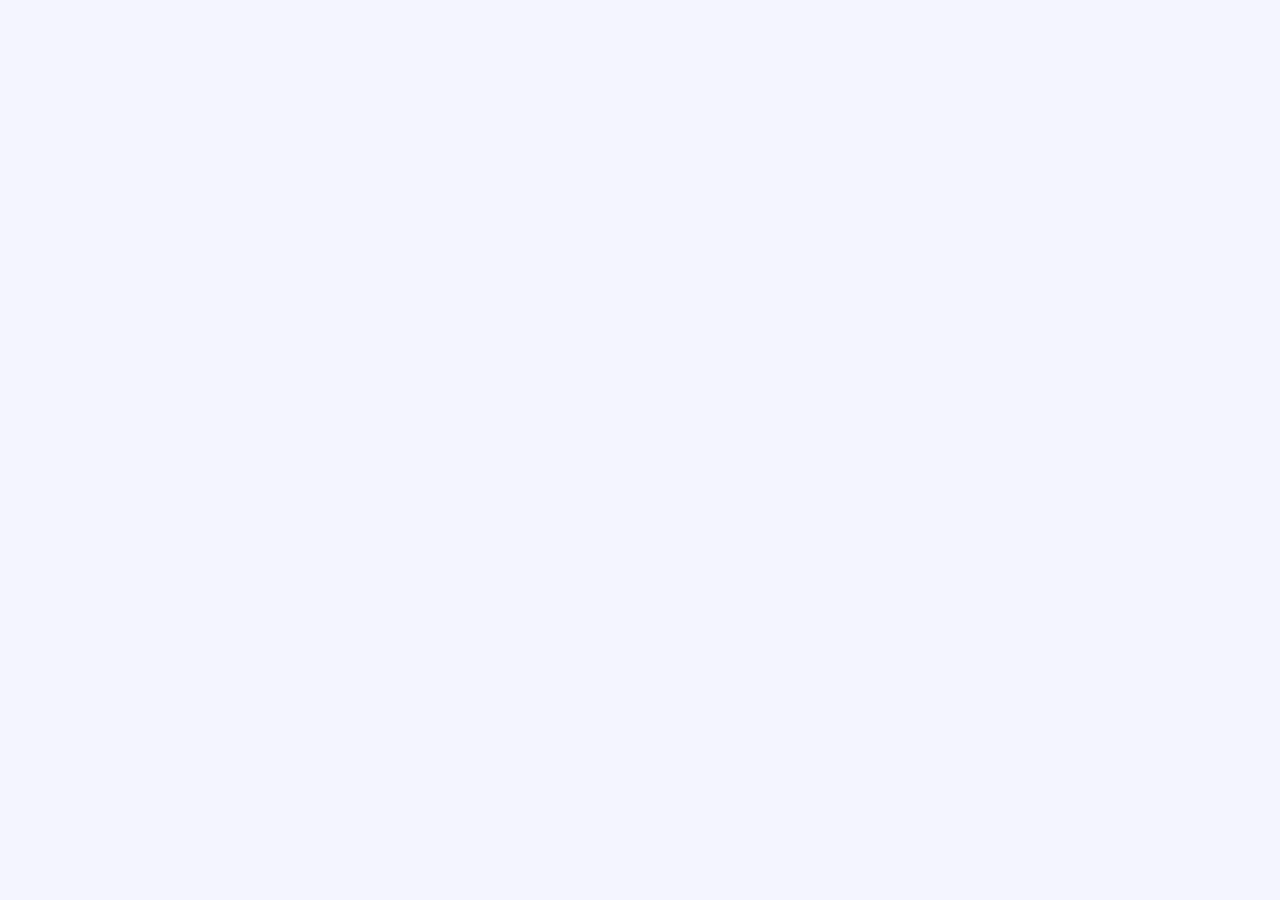
==== index.html @ d47e7fa2 "start" ====
<!doctype html>
<html lang="ru">
<head>
  <meta charset="UTF-8">
  <meta name="viewport"
        content="width=device-width, user-scalable=no, initial-scale=1.0, maximum-scale=1.0, minimum-scale=1.0">
  <meta http-equiv="X-UA-Compatible" content="ie=edge">

  <link rel="apple-touch-icon" sizes="180x180" href="favicon/apple-touch-icon.png">
  <link rel="icon" type="image/png" sizes="32x32" href="favicon/favicon-32x32.png">
  <link rel="icon" type="image/png" sizes="16x16" href="favicon/favicon-16x16.png">
  <link rel="manifest" href="favicon/site.webmanifest">
  <meta name="msapplication-TileColor" content="#da532c">
  <meta name="theme-color" content="#ffffff">

  <link rel="stylesheet" href="css/style.css">

  <title>Бесплатное банкротство</title>

</head>
<body>



</body>
</html>
---- css/style.css ----
@font-face {
  font-family: "Inter";
  src: url("../fonts/Inter/Inter-Black.woff") format("woff"), url("../fonts/Inter/Inter-Black.woff2") format("woff");
  font-weight: 900;
  font-style: normal;
}
@font-face {
  font-family: "Inter";
  src: url("../fonts/Inter/Inter-ExtraBold.woff") format("woff"), url("../fonts/Inter/Inter-ExtraBold.woff2") format("woff");
  font-weight: 800;
  font-style: normal;
}
@font-face {
  font-family: "Inter";
  src: url("../fonts/Inter/Inter-Regular.woff") format("woff"), url("../fonts/Inter/Inter-Regular.woff2") format("woff");
  font-weight: 400;
  font-style: normal;
}
@font-face {
  font-family: "Inter";
  src: url("../fonts/Inter/Inter-SemiBold.woff") format("woff"), url("../fonts/Inter/Inter-SemiBold.woff2") format("woff");
  font-weight: 600;
  font-style: normal;
}
/*! normalize.css v8.0.1 | MIT License | github.com/necolas/normalize.css */
/* Document
   ========================================================================== */
/**
 * 1. Correct the line height in all browsers.
 * 2. Prevent adjustments of font size after orientation changes in iOS.
 */
html {
  line-height: 1.15; /* 1 */
  -webkit-text-size-adjust: 100%; /* 2 */
}

/* Sections
   ========================================================================== */
/**
 * Remove the margin in all browsers.
 */
body {
  margin: 0;
}

/**
 * Render the `main` element consistently in IE.
 */
main {
  display: block;
}

/* Grouping content
   ========================================================================== */
/**
 * 1. Add the correct box sizing in Firefox.
 * 2. Show the overflow in Edge and IE.
 */
hr {
  box-sizing: content-box; /* 1 */
  height: 0; /* 1 */
  overflow: visible; /* 2 */
}

/**
 * 1. Correct the inheritance and scaling of font size in all browsers.
 * 2. Correct the odd `em` font sizing in all browsers.
 */
pre {
  font-family: monospace, monospace; /* 1 */
  font-size: 1em; /* 2 */
}

/* Text-level semantics
   ========================================================================== */
/**
 * Remove the gray background on active links in IE 10.
 */
a {
  background-color: transparent;
}

/**
 * 1. Remove the bottom border in Chrome 57-
 * 2. Add the correct text decoration in Chrome, Edge, IE, Opera, and Safari.
 */
abbr[title] {
  border-bottom: none; /* 1 */
  text-decoration: underline; /* 2 */
  -webkit-text-decoration: underline dotted;
  text-decoration: underline dotted; /* 2 */
}

/**
 * Add the correct font weight in Chrome, Edge, and Safari.
 */
b,
strong {
  font-weight: bolder;
}

/**
 * 1. Correct the inheritance and scaling of font size in all browsers.
 * 2. Correct the odd `em` font sizing in all browsers.
 */
code,
kbd,
samp {
  font-family: monospace, monospace; /* 1 */
  font-size: 1em; /* 2 */
}

/**
 * Add the correct font size in all browsers.
 */
small {
  font-size: 80%;
}

/**
 * Prevent `sub` and `sup` elements from affecting the line height in
 * all browsers.
 */
sub,
sup {
  font-size: 75%;
  line-height: 0;
  position: relative;
  vertical-align: baseline;
}

sub {
  bottom: -0.25em;
}

sup {
  top: -0.5em;
}

/* Embedded content
   ========================================================================== */
/**
 * Remove the border on images inside links in IE 10.
 */
img {
  border-style: none;
}

/* Forms
   ========================================================================== */
/**
 * 1. Change the font styles in all browsers.
 * 2. Remove the margin in Firefox and Safari.
 */
button,
input,
optgroup,
select,
textarea {
  font-family: inherit; /* 1 */
  font-size: 100%; /* 1 */
  line-height: 1.15; /* 1 */
  margin: 0; /* 2 */
}

/**
 * Show the overflow in IE.
 * 1. Show the overflow in Edge.
 */
button,
input { /* 1 */
  overflow: visible;
}

/**
 * Remove the inheritance of text transform in Edge, Firefox, and IE.
 * 1. Remove the inheritance of text transform in Firefox.
 */
button,
select { /* 1 */
  text-transform: none;
}

/**
 * Correct the inability to style clickable types in iOS and Safari.
 */
button,
[type=button],
[type=reset],
[type=submit] {
  -webkit-appearance: button;
}

/**
 * Remove the inner border and padding in Firefox.
 */
button::-moz-focus-inner,
[type=button]::-moz-focus-inner,
[type=reset]::-moz-focus-inner,
[type=submit]::-moz-focus-inner {
  border-style: none;
  padding: 0;
}

/**
 * Restore the focus styles unset by the previous rule.
 */
button:-moz-focusring,
[type=button]:-moz-focusring,
[type=reset]:-moz-focusring,
[type=submit]:-moz-focusring {
  outline: 1px dotted ButtonText;
}

/**
 * Correct the padding in Firefox.
 */
fieldset {
  padding: 0.35em 0.75em 0.625em;
}

/**
 * 1. Correct the text wrapping in Edge and IE.
 * 2. Correct the color inheritance from `fieldset` elements in IE.
 * 3. Remove the padding so developers are not caught out when they zero out
 *    `fieldset` elements in all browsers.
 */
legend {
  box-sizing: border-box; /* 1 */
  color: inherit; /* 2 */
  display: table; /* 1 */
  max-width: 100%; /* 1 */
  padding: 0; /* 3 */
  white-space: normal; /* 1 */
}

/**
 * Add the correct vertical alignment in Chrome, Firefox, and Opera.
 */
progress {
  vertical-align: baseline;
}

/**
 * Remove the default vertical scrollbar in IE 10+.
 */
textarea {
  overflow: auto;
}

/**
 * 1. Add the correct box sizing in IE 10.
 * 2. Remove the padding in IE 10.
 */
[type=checkbox],
[type=radio] {
  box-sizing: border-box; /* 1 */
  padding: 0; /* 2 */
}

/**
 * Correct the cursor style of increment and decrement buttons in Chrome.
 */
[type=number]::-webkit-inner-spin-button,
[type=number]::-webkit-outer-spin-button {
  height: auto;
}

/**
 * 1. Correct the odd appearance in Chrome and Safari.
 * 2. Correct the outline style in Safari.
 */
[type=search] {
  -webkit-appearance: textfield; /* 1 */
  outline-offset: -2px; /* 2 */
}

/**
 * Remove the inner padding in Chrome and Safari on macOS.
 */
[type=search]::-webkit-search-decoration {
  -webkit-appearance: none;
}

/**
 * 1. Correct the inability to style clickable types in iOS and Safari.
 * 2. Change font properties to `inherit` in Safari.
 */
::-webkit-file-upload-button {
  -webkit-appearance: button; /* 1 */
  font: inherit; /* 2 */
}

/* Interactive
   ========================================================================== */
/*
 * Add the correct display in Edge, IE 10+, and Firefox.
 */
details {
  display: block;
}

/*
 * Add the correct display in all browsers.
 */
summary {
  display: list-item;
}

/* Misc
   ========================================================================== */
/**
 * Add the correct display in IE 10+.
 */
template {
  display: none;
}

/**
 * Add the correct display in IE 10.
 */
[hidden] {
  display: none;
}

* {
  margin: 0;
  padding: 0;
  box-sizing: border-box;
}

html {
  scroll-behavior: smooth;
}

img {
  max-width: 100%;
  height: auto;
}

body {
  font-size: 16px;
  font-family: "Inter", sans-serif;
  font-style: normal;
  line-height: normal;
  font-weight: 400;
  color: #141414;
  background: #f4f5ff;
}

.button {
  font-family: "Inter", sans-serif;
  font-style: normal;
  font-weight: 600;
  font-size: 16px;
  line-height: normal;
  text-align: center;
  color: #fff;
  transition: 0.3s;
  cursor: pointer;
  text-decoration: none;
  border: 1px solid #153a82;
  background: #153a82;
  border-radius: 5px;
  padding: 20px 0;
  width: 100%;
  max-width: 180px;
  text-transform: uppercase;
}
.button:hover {
  background: #1d4daf;
}
.button--back {
  width: 59px;
  height: 59px;
  background: transparent;
  border: 1px solid #bdbdbd;
  padding: 0;
  display: flex;
  align-items: center;
  justify-content: center;
}
.button--back:hover {
  background: transparent;
}
.button--effect {
  position: relative;
  overflow: hidden;
}
.button--effect:hover {
  transform: none;
}
.button--effect::after {
  content: "";
  position: absolute;
  width: 100%;
  height: 200%;
  transform: translateY(-50%);
  background: linear-gradient(to right top, transparent 29%, rgba(255, 255, 255, 0.8) 29% 32%, transparent 32% 35%, rgba(255, 255, 255, 0.8) 35% 40%, transparent 42% 45%, rgba(67, 66, 66, 0.7) 45% 55%, transparent 55% 58%, rgba(255, 255, 255, 0.8) 58% 61%, transparent 61%);
  opacity: 0.3;
  left: 0;
  top: 0;
  transition: 0.8s;
  z-index: 3;
  animation: toRight 6s infinite;
}

.input {
  width: 100%;
  padding: 20px 13px;
  border-radius: 5px;
  border: 1px solid #e0e0e0;
  background: #f9f9f9;
  color: rgba(20, 20, 20, 0.5);
  font-family: "Inter", sans-serif;
  font-size: 16px;
  font-style: normal;
  font-weight: 400;
  line-height: 120%;
}
.input:focus {
  outline: none;
}
.input::-moz-placeholder {
  color: rgba(20, 20, 20, 0.5);
}
.input::placeholder {
  color: rgba(20, 20, 20, 0.5);
}

.input-group {
  width: 100%;
  position: relative;
}

.politics {
  display: flex;
  gap: 10px;
  cursor: pointer;
  align-items: center;
}
.politics a {
  color: #141414;
}
.politics__input {
  display: none;
}
.politics__input:checked + .politics__ok::before {
  display: block;
}
.politics__text {
  font-weight: 400;
  font-size: 11px;
  line-height: 120%;
  color: #141414;
  text-align: left;
}
.politics__ok {
  min-width: 20px;
  width: 20px;
  height: 20px;
  border: 1px solid #1E5BB6;
  border-radius: 2px;
  position: relative;
  background: transparent;
}
.politics__ok::before {
  content: "";
  position: absolute;
  left: 50%;
  top: 50%;
  transform: translate(-50%, -50%);
  width: 10px;
  height: 9px;
  background: url("../img/ok.svg") no-repeat center/contain;
  display: none;
}

.section {
  max-width: 1920px;
  margin: auto;
  padding-left: 20px;
  padding-right: 20px;
}
.section__title {
  font-family: "Inter", sans-serif;
  font-style: normal;
  font-weight: 900;
  font-size: 35px;
  line-height: 120%;
  color: #141414;
}

.container {
  max-width: 1600px;
  margin: auto;
}

.row {
  display: flex;
  justify-content: space-between;
  align-items: flex-start;
}
.row--center {
  align-items: center;
}

@keyframes toRight {
  0% {
    left: -100%;
  }
  85% {
    left: -100%;
  }
  100% {
    left: 100%;
  }
}
@keyframes noise-anim {
  0% {
    clip: rect(6px, 9999px, 79px, 0);
  }
  5% {
    clip: rect(41px, 9999px, 70px, 0);
  }
  10% {
    clip: rect(66px, 9999px, 9px, 0);
  }
  15% {
    clip: rect(29px, 9999px, 29px, 0);
  }
  20% {
    clip: rect(1px, 9999px, 18px, 0);
  }
  25% {
    clip: rect(42px, 9999px, 98px, 0);
  }
  30% {
    clip: rect(66px, 9999px, 77px, 0);
  }
  35% {
    clip: rect(55px, 9999px, 48px, 0);
  }
  40% {
    clip: rect(52px, 9999px, 71px, 0);
  }
  45% {
    clip: rect(43px, 9999px, 96px, 0);
  }
  50% {
    clip: rect(18px, 9999px, 86px, 0);
  }
  55% {
    clip: rect(80px, 9999px, 75px, 0);
  }
  60% {
    clip: rect(85px, 9999px, 27px, 0);
  }
  65% {
    clip: rect(25px, 9999px, 1px, 0);
  }
  70% {
    clip: rect(89px, 9999px, 91px, 0);
  }
  75% {
    clip: rect(35px, 9999px, 13px, 0);
  }
  80% {
    clip: rect(78px, 9999px, 15px, 0);
  }
  85% {
    clip: rect(21px, 9999px, 21px, 0);
  }
  90% {
    clip: rect(38px, 9999px, 92px, 0);
  }
  95% {
    clip: rect(22px, 9999px, 45px, 0);
  }
  100% {
    clip: rect(50px, 9999px, 68px, 0);
  }
}
@keyframes noise-anim-2 {
  0% {
    clip: rect(99px, 9999px, 98px, 0);
  }
  5% {
    clip: rect(23px, 9999px, 99px, 0);
  }
  10% {
    clip: rect(41px, 9999px, 38px, 0);
  }
  15% {
    clip: rect(58px, 9999px, 33px, 0);
  }
  20% {
    clip: rect(60px, 9999px, 70px, 0);
  }
  25% {
    clip: rect(43px, 9999px, 85px, 0);
  }
  30% {
    clip: rect(16px, 9999px, 80px, 0);
  }
  35% {
    clip: rect(48px, 9999px, 14px, 0);
  }
  40% {
    clip: rect(36px, 9999px, 26px, 0);
  }
  45% {
    clip: rect(41px, 9999px, 81px, 0);
  }
  50% {
    clip: rect(17px, 9999px, 14px, 0);
  }
  55% {
    clip: rect(78px, 9999px, 61px, 0);
  }
  60% {
    clip: rect(98px, 9999px, 19px, 0);
  }
  65% {
    clip: rect(97px, 9999px, 62px, 0);
  }
  70% {
    clip: rect(95px, 9999px, 86px, 0);
  }
  75% {
    clip: rect(87px, 9999px, 24px, 0);
  }
  80% {
    clip: rect(64px, 9999px, 26px, 0);
  }
  85% {
    clip: rect(39px, 9999px, 1px, 0);
  }
  90% {
    clip: rect(66px, 9999px, 66px, 0);
  }
  95% {
    clip: rect(28px, 9999px, 41px, 0);
  }
  100% {
    clip: rect(76px, 9999px, 50px, 0);
  }
}
.modal {
  position: fixed;
  z-index: 199;
  left: 0;
  right: 0;
  top: 0;
  bottom: 0;
  display: flex;
  align-items: flex-start;
  justify-content: center;
  background: linear-gradient(0deg, rgba(0, 17, 37, 0.4), rgba(0, 17, 37, 0.4));
  -webkit-backdrop-filter: blur(10px);
  backdrop-filter: blur(10px);
  opacity: 0;
  visibility: hidden;
  transition: 0.3s;
  overflow: auto;
}
.modal--active {
  opacity: 1;
  visibility: visible;
}
.modal__container {
  width: 100%;
  display: flex;
  align-items: center;
  min-height: 100%;
  justify-content: center;
  padding: 20px;
}

.notfound {
  background: black;
  display: flex;
  flex-direction: column;
  justify-content: center;
  align-items: center;
  height: 100vh;
  color: white;
}
.notfound__link {
  position: relative;
}
.notfound__link::before {
  content: "";
  position: absolute;
  z-index: 1;
  left: -1px;
  top: -1px;
  width: 40%;
  height: 60%;
  background: white;
  transition: 0.5s;
}
.notfound__link::after {
  content: "";
  position: absolute;
  z-index: 1;
  right: -1px;
  bottom: -1px;
  width: 30%;
  height: 70%;
  background: white;
  transition: 0.5s;
}
.notfound__link:hover::after {
  width: calc(100% + 1px);
  height: calc(100% + 1px);
}
.notfound__link:hover::before {
  width: calc(100% + 1px);
  height: calc(100% + 1px);
}
.notfound__link a {
  display: block;
  padding: 8px 20px;
  background: black;
  position: relative;
  z-index: 2;
  text-decoration: none;
  color: #ffffff;
}
.notfound__text {
  font-size: 100px;
  position: relative;
  width: 400px;
  text-align: center;
  margin-bottom: 60px;
}
.notfound__text:before {
  content: attr(data-text);
  position: absolute;
  left: calc(50% - 2px);
  transform: translateX(-50%);
  text-shadow: 1px 0 blue;
  top: 0;
  color: white;
  background: black;
  overflow: hidden;
  clip: rect(0, 900px, 0, 0);
  animation: noise-anim-2 3s infinite linear alternate-reverse;
}
.notfound__text:after {
  content: attr(data-text);
  position: absolute;
  left: calc(50% + 2px);
  transform: translateX(-50%);
  text-shadow: -1px 0 red;
  top: 0;
  color: white;
  background: black;
  overflow: hidden;
  clip: rect(0, 900px, 0, 0);
  animation: noise-anim 2s infinite linear alternate-reverse;
}
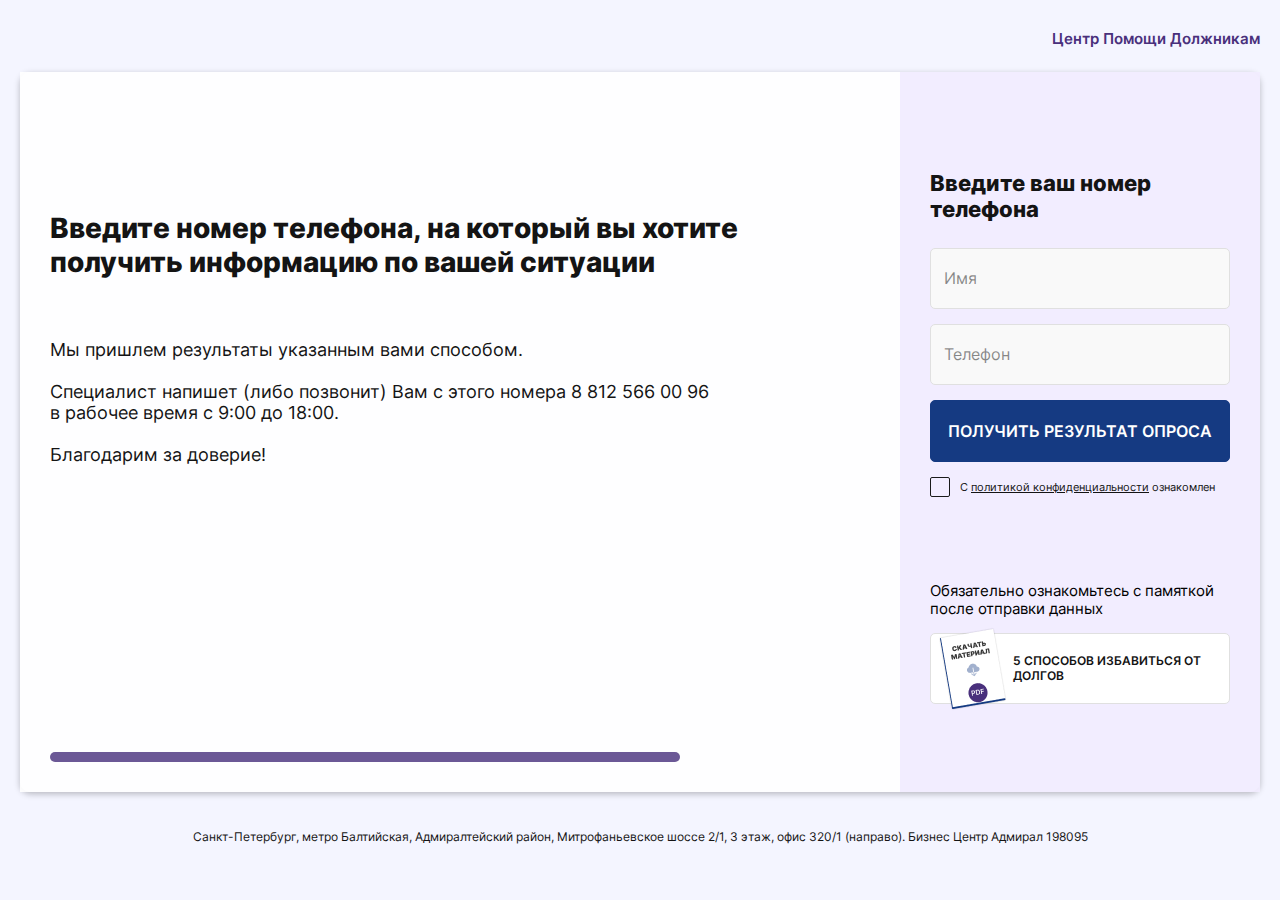
==== commit fd8e6df5: "ready" ====
--- a/index.html
+++ b/index.html
@@ -20,7 +20,192 @@
 </head>
 <body>
 
-
+<header class="header header--quiz section">
+  <div class="container header__container">
+    <p class="header__text">Центр Помощи Должникам</p>
+  </div>
+</header>
+
+<main>
+
+<!--  <section class="section main">-->
+<!--    <div class="container main__container">-->
+<!--      <div class="main__row">-->
+
+<!--        <div class="main__box">-->
+<!--          <div class="main__box__content">-->
+<!--            <h1 class="main__title">Бесплатное <br> банкротство</h1>-->
+<!--            <p class="main__title-sub">по ст 127 РФ</p>-->
+<!--            <p class="main__subtitle-sup">каждый россиянин имеет право</p>-->
+<!--            <h2 class="main__subtitle">списать свои долги</h2>-->
+<!--            <div class="main__how">-->
+<!--              <span>узнай как в один клик!</span>-->
+<!--              <picture>-->
+<!--                <source media="(max-width: 991px)" srcset="img/main/arrowM.svg">-->
+<!--                <img src="img/main/arrow.svg" alt="arrow">-->
+<!--              </picture>-->
+<!--            </div>-->
+
+<!--            <picture>-->
+<!--              <source media="(max-width: 1200px)" srcset="img/main/imgM.png">-->
+<!--              <img class="main__img" src="img/main/img.png" alt="bankruptcy">-->
+<!--            </picture>-->
+<!--          </div>-->
+<!--        </div>-->
+
+<!--        <div class="main__block">-->
+<!--          <p class="main__block__title">Проверьте, подходит ли Вам <br> процедура бесплатного банкротства?</p>-->
+<!--          <p class="main__block__text">13 февраля 2020 г. был принят закон, о внесудебной (бесплатной) процедуре списания долгов.</p>-->
+<!--          <p class="main__block__text">Заполните анкету из 5 простых вопросов и узнайте результат по Вашей ситуации.</p>-->
+<!--          <p class="main__block__text main__block__text&#45;&#45;last">Результат приходит на телефон, удобным для Вас способом.</p>-->
+<!--          <button class="button main__block__button">-->
+<!--            <img src="img/main/okButton.svg" alt="ok">-->
+<!--            <span>ПРОВЕРИТЬ</span>-->
+<!--          </button>-->
+<!--          <p class="main__block__info">Полезная Памятка после заполнения анкеты</p>-->
+<!--          <div class="main__block__card">-->
+<!--            <img src="img/main/pdf.png" alt="pdf">-->
+<!--            <span>5 способов избавиться <br> от долгов</span>-->
+<!--          </div>-->
+<!--          <p class="main__block__footer">Санкт-Петербург, метро Балтийская, Адмиралтейский район, Митрофаньевское шоссе 2/1, 3 этаж, офис 320/1 (направо). Бизнес Центр Адмирал 198095</p>-->
+<!--        </div>-->
+
+<!--      </div>-->
+<!--    </div>-->
+<!--  </section>-->
+
+<!--  <section class="section quiz">-->
+<!--    <div class="quiz__content">-->
+<!--      <div class="quiz__left">-->
+<!--        <div class="quiz__left__box">-->
+<!--          <h3 class="quiz__title">Какая общая сумма задолженности по кредитам, ЖКХ и пеням (в рублях)?</h3>-->
+<!--          <div class="quiz__row">-->
+
+<!--            <label class="quiz__radio">-->
+<!--              <input name="quiz" type="radio" class="quiz__radio__input">-->
+<!--              <span class="quiz__radio__content">-->
+<!--                <span class="quiz__radio__text">Менее 250 000 руб.</span>-->
+<!--              </span>-->
+<!--            </label>-->
+
+<!--            <label class="quiz__radio">-->
+<!--              <input name="quiz" type="radio" class="quiz__radio__input">-->
+<!--              <span class="quiz__radio__content">-->
+<!--                <span class="quiz__radio__text">От 250 000 до 500 000 руб.</span>-->
+<!--              </span>-->
+<!--            </label>-->
+
+<!--            <label class="quiz__radio">-->
+<!--              <input name="quiz" type="radio" class="quiz__radio__input">-->
+<!--              <span class="quiz__radio__content">-->
+<!--                <span class="quiz__radio__text">От 500 000 до 1 000 000 руб.</span>-->
+<!--              </span>-->
+<!--            </label>-->
+
+<!--            <label class="quiz__radio">-->
+<!--              <input name="quiz" type="radio" class="quiz__radio__input">-->
+<!--              <span class="quiz__radio__content">-->
+<!--                <span class="quiz__radio__text">Свыше 1 000 000 руб.</span>-->
+<!--              </span>-->
+<!--            </label>-->
+
+<!--          </div>-->
+<!--        </div>-->
+
+<!--        <div class="quiz__left__footer">-->
+<!--          <div class="quiz__progress">-->
+<!--            <div class="quiz__progress__inner"></div>-->
+<!--          </div>-->
+<!--          <div class="quiz__button-group">-->
+<!--            <button class="button&#45;&#45;back">-->
+<!--              <img src="img/back.svg" alt="back">-->
+<!--            </button>-->
+<!--            <button class="button quiz__button">далее</button>-->
+<!--          </div>-->
+<!--        </div>-->
+
+<!--      </div>-->
+
+<!--      <div class="quiz__right">-->
+<!--        <h3 class="quiz__title quiz__title&#45;&#45;m">Какая общая сумма задолженности по кредитам, ЖКХ и пеням (в рублях)?</h3>-->
+<!--        <div class="quiz__spec">-->
+<!--          <img class="quiz__spec__img quiz__spec__img&#45;&#45;m" src="img/quiz/img.png" alt="specialist">-->
+<!--          <div class="quiz__spec__wrap">-->
+<!--            <div class="quiz__spec__row">-->
+<!--              <img class="quiz__spec__img" src="img/quiz/img.png" alt="specialist">-->
+<!--              <div class="quiz__spec__box">-->
+<!--                <p class="quiz__spec__title">Светлана Акимова</p>-->
+<!--                <p class="quiz__spec__text">Специалист Центра</p>-->
+<!--              </div>-->
+<!--            </div>-->
+<!--            <div class="quiz__spec__footer">Выберите примерный диапазон, актуальный на текущий день.</div>-->
+<!--          </div>-->
+<!--        </div>-->
+
+<!--        <div class="quiz__memo">-->
+<!--          <p class="quiz__memo__title">Скачайте Памятку после прохождения анкеты</p>-->
+<!--          <div class="quiz__memo__card">-->
+<!--            <img src="img/quiz/pdf.png" alt="pdf">-->
+<!--            <span>5 способов избавиться от долгов</span>-->
+<!--          </div>-->
+<!--        </div>-->
+<!--      </div>-->
+
+<!--    </div>-->
+<!--    <p class="quiz__footer">Санкт-Петербург, метро Балтийская, Адмиралтейский район, Митрофаньевское шоссе 2/1, 3 этаж, офис 320/1 (направо). Бизнес Центр Адмирал 198095</p>-->
+<!--  </section>-->
+  <!-- /.section quiz -->
+
+  <section class="section last">
+    <div class="last__content">
+      <div class="last__left">
+        <div class="last__left__box">
+          <h3 class="last__title">Введите номер телефона, на который вы хотите получить информацию по вашей ситуации</h3>
+          <p class="last__text">Мы пришлем результаты указанным вами способом.</p>
+          <br>
+          <p class="last__text">Специалист напишет (либо позвонит) Вам с этого номера 8 812 566 00 96</p>
+          <p class="last__text">в рабочее время с 9:00 до 18:00.</p>
+          <br>
+          <p class="last__text">Благодарим за доверие!</p>
+        </div>
+
+        <div class="last__progress">
+          <div class="last__progress__inner"></div>
+        </div>
+      </div>
+
+      <div class="last__right">
+        <form action="#" class="last__form">
+          <p class="last__right__title">Введите ваш номер телефона</p>
+          <h3 class="last__title last__title--m">Введите номер телефона, на который вы хотите получить информацию по вашей ситуации</h3>
+          <div class="input-group last__input-group">
+            <input placeholder="Имя" type="text" class="input last__input">
+          </div>
+          <div class="input-group last__input-group">
+            <input placeholder="Телефон" type="tel" class="input last__input">
+          </div>
+          <button class="button last__button">получить результат опроса</button>
+          <label class="politics">
+            <input type="checkbox" class="politics__input">
+            <span class="politics__ok"></span>
+            <span class="politics__text">С <a href="#">политикой конфиденциальности</a> ознакомлен</span>
+          </label>
+        </form>
+
+        <div class="quiz__memo">
+          <p class="quiz__memo__title">Обязательно ознакомьтесь с памяткой после отправки данных</p>
+          <div class="quiz__memo__card">
+            <img src="img/quiz/pdf.png" alt="pdf">
+            <span>5 способов избавиться от долгов</span>
+          </div>
+        </div>
+      </div>
+    </div>
+    <p class="last__footer">Санкт-Петербург, метро Балтийская, Адмиралтейский район, Митрофаньевское шоссе 2/1, 3 этаж, офис 320/1 (направо). Бизнес Центр Адмирал 198095</p>
+  </section>
+  <!-- /.section last -->
+
+</main>
 
 </body>
 </html>--- a/css/style.css
+++ b/css/style.css
@@ -371,10 +371,12 @@
   background: #1d4daf;
 }
 .button--back {
+  min-width: 59px;
   width: 59px;
   height: 59px;
   background: transparent;
   border: 1px solid #bdbdbd;
+  border-radius: 5px;
   padding: 0;
   display: flex;
   align-items: center;
@@ -459,7 +461,7 @@
   min-width: 20px;
   width: 20px;
   height: 20px;
-  border: 1px solid #1E5BB6;
+  border: 1px solid #1a1a1a;
   border-radius: 2px;
   position: relative;
   background: transparent;
@@ -492,7 +494,7 @@
 }
 
 .container {
-  max-width: 1600px;
+  max-width: 1800px;
   margin: auto;
 }
 
@@ -518,134 +520,521 @@
 }
 @keyframes noise-anim {
   0% {
-    clip: rect(6px, 9999px, 79px, 0);
+    clip: rect(5px, 9999px, 81px, 0);
   }
   5% {
-    clip: rect(41px, 9999px, 70px, 0);
+    clip: rect(85px, 9999px, 40px, 0);
   }
   10% {
-    clip: rect(66px, 9999px, 9px, 0);
+    clip: rect(33px, 9999px, 21px, 0);
   }
   15% {
-    clip: rect(29px, 9999px, 29px, 0);
+    clip: rect(89px, 9999px, 73px, 0);
   }
   20% {
-    clip: rect(1px, 9999px, 18px, 0);
+    clip: rect(55px, 9999px, 72px, 0);
   }
   25% {
-    clip: rect(42px, 9999px, 98px, 0);
+    clip: rect(56px, 9999px, 49px, 0);
   }
   30% {
-    clip: rect(66px, 9999px, 77px, 0);
+    clip: rect(29px, 9999px, 1px, 0);
   }
   35% {
-    clip: rect(55px, 9999px, 48px, 0);
+    clip: rect(84px, 9999px, 52px, 0);
   }
   40% {
-    clip: rect(52px, 9999px, 71px, 0);
+    clip: rect(100px, 9999px, 13px, 0);
   }
   45% {
-    clip: rect(43px, 9999px, 96px, 0);
+    clip: rect(59px, 9999px, 47px, 0);
   }
   50% {
-    clip: rect(18px, 9999px, 86px, 0);
+    clip: rect(31px, 9999px, 75px, 0);
   }
   55% {
-    clip: rect(80px, 9999px, 75px, 0);
+    clip: rect(98px, 9999px, 5px, 0);
   }
   60% {
-    clip: rect(85px, 9999px, 27px, 0);
+    clip: rect(30px, 9999px, 58px, 0);
   }
   65% {
-    clip: rect(25px, 9999px, 1px, 0);
+    clip: rect(58px, 9999px, 99px, 0);
   }
   70% {
-    clip: rect(89px, 9999px, 91px, 0);
+    clip: rect(56px, 9999px, 76px, 0);
   }
   75% {
-    clip: rect(35px, 9999px, 13px, 0);
+    clip: rect(55px, 9999px, 46px, 0);
   }
   80% {
-    clip: rect(78px, 9999px, 15px, 0);
+    clip: rect(30px, 9999px, 95px, 0);
   }
   85% {
-    clip: rect(21px, 9999px, 21px, 0);
+    clip: rect(3px, 9999px, 22px, 0);
   }
   90% {
-    clip: rect(38px, 9999px, 92px, 0);
+    clip: rect(68px, 9999px, 23px, 0);
   }
   95% {
-    clip: rect(22px, 9999px, 45px, 0);
+    clip: rect(45px, 9999px, 50px, 0);
   }
   100% {
-    clip: rect(50px, 9999px, 68px, 0);
+    clip: rect(47px, 9999px, 28px, 0);
   }
 }
 @keyframes noise-anim-2 {
   0% {
-    clip: rect(99px, 9999px, 98px, 0);
+    clip: rect(45px, 9999px, 55px, 0);
   }
   5% {
-    clip: rect(23px, 9999px, 99px, 0);
+    clip: rect(73px, 9999px, 13px, 0);
   }
   10% {
-    clip: rect(41px, 9999px, 38px, 0);
+    clip: rect(6px, 9999px, 8px, 0);
   }
   15% {
-    clip: rect(58px, 9999px, 33px, 0);
+    clip: rect(89px, 9999px, 25px, 0);
   }
   20% {
-    clip: rect(60px, 9999px, 70px, 0);
+    clip: rect(92px, 9999px, 5px, 0);
   }
   25% {
-    clip: rect(43px, 9999px, 85px, 0);
+    clip: rect(42px, 9999px, 45px, 0);
   }
   30% {
-    clip: rect(16px, 9999px, 80px, 0);
+    clip: rect(89px, 9999px, 99px, 0);
   }
   35% {
-    clip: rect(48px, 9999px, 14px, 0);
+    clip: rect(83px, 9999px, 38px, 0);
   }
   40% {
-    clip: rect(36px, 9999px, 26px, 0);
+    clip: rect(1px, 9999px, 53px, 0);
   }
   45% {
-    clip: rect(41px, 9999px, 81px, 0);
+    clip: rect(49px, 9999px, 27px, 0);
   }
   50% {
-    clip: rect(17px, 9999px, 14px, 0);
+    clip: rect(44px, 9999px, 3px, 0);
   }
   55% {
-    clip: rect(78px, 9999px, 61px, 0);
+    clip: rect(61px, 9999px, 17px, 0);
   }
   60% {
-    clip: rect(98px, 9999px, 19px, 0);
+    clip: rect(9px, 9999px, 16px, 0);
   }
   65% {
-    clip: rect(97px, 9999px, 62px, 0);
+    clip: rect(79px, 9999px, 96px, 0);
   }
   70% {
-    clip: rect(95px, 9999px, 86px, 0);
+    clip: rect(60px, 9999px, 34px, 0);
   }
   75% {
-    clip: rect(87px, 9999px, 24px, 0);
+    clip: rect(6px, 9999px, 22px, 0);
   }
   80% {
-    clip: rect(64px, 9999px, 26px, 0);
+    clip: rect(4px, 9999px, 85px, 0);
   }
   85% {
-    clip: rect(39px, 9999px, 1px, 0);
+    clip: rect(94px, 9999px, 31px, 0);
   }
   90% {
-    clip: rect(66px, 9999px, 66px, 0);
+    clip: rect(45px, 9999px, 63px, 0);
   }
   95% {
-    clip: rect(28px, 9999px, 41px, 0);
+    clip: rect(75px, 9999px, 34px, 0);
   }
   100% {
-    clip: rect(76px, 9999px, 50px, 0);
-  }
-}
+    clip: rect(30px, 9999px, 10px, 0);
+  }
+}
+.header {
+  padding: 40px 20px 0;
+  margin-bottom: -58px;
+}
+.header__text {
+  font-weight: 600;
+  font-size: 15px;
+  line-height: 120%;
+  text-align: right;
+  color: #49307c;
+}
+
+.main {
+  background: linear-gradient(to right, rgba(73, 48, 124, 0.8) 42%, transparent 42%);
+  padding: 150px 20px 30px;
+  position: relative;
+  min-height: 100vh;
+}
+.main__row {
+  display: flex;
+  justify-content: space-between;
+}
+.main__box {
+  width: 28%;
+  color: #fff;
+}
+.main__title {
+  font-weight: 800;
+  font-size: 60px;
+  line-height: 120%;
+  text-transform: uppercase;
+}
+.main__title-sub {
+  font-weight: 400;
+  font-size: 25px;
+  line-height: 120%;
+  margin-bottom: 60px;
+}
+.main__subtitle-sup {
+  font-weight: 400;
+  font-size: 24px;
+  line-height: 120%;
+  text-decoration: underline;
+  margin-bottom: 16px;
+}
+.main__subtitle {
+  font-weight: 800;
+  font-size: 27px;
+  line-height: 120%;
+  text-transform: uppercase;
+  margin-bottom: 100px;
+}
+.main__how {
+  font-style: italic;
+  font-weight: 600;
+  font-size: 25px;
+  line-height: 120%;
+  color: #fff;
+  display: flex;
+  flex-direction: column;
+  align-items: center;
+  width: -moz-max-content;
+  width: max-content;
+  cursor: pointer;
+}
+.main__how picture {
+  display: flex;
+}
+.main__block {
+  width: 45%;
+  color: #141414;
+}
+.main__block__title {
+  font-weight: 800;
+  font-size: 40px;
+  line-height: 120%;
+  margin-bottom: 30px;
+}
+.main__block__text {
+  font-weight: 400;
+  font-size: 18px;
+  line-height: 120%;
+  margin-bottom: 20px;
+}
+.main__block__text--last {
+  margin-bottom: 40px;
+}
+.main__block__button {
+  margin-bottom: 66px;
+}
+.main__block__info {
+  font-weight: 400;
+  font-size: 15px;
+  line-height: 120%;
+  margin-bottom: 20px;
+}
+.main__block__card {
+  background: #fff;
+  border: 1px solid #e0e0e0;
+  max-width: 270px;
+  position: relative;
+  font-weight: 600;
+  font-size: 12px;
+  line-height: 120%;
+  text-transform: uppercase;
+  border-radius: 5px;
+  padding: 20px 8px 20px 82px;
+  margin-bottom: 130px;
+}
+.main__block__card img {
+  position: absolute;
+  top: 50%;
+  transform: translateY(-50%);
+  left: 7px;
+}
+.main__block__footer {
+  font-weight: 400;
+  font-size: 12px;
+  line-height: 120%;
+  max-width: 750px;
+}
+.main__img {
+  position: absolute;
+  bottom: 0;
+  left: 25%;
+  width: 26%;
+  max-width: 500px;
+}
+
+.quiz {
+  padding: 90px 20px 45px;
+}
+.quiz__footer {
+  font-weight: 400;
+  font-size: 12px;
+  line-height: 120%;
+  text-align: center;
+  color: #141414;
+}
+.quiz__content {
+  box-shadow: 0 2px 6px 0 rgba(0, 0, 0, 0.25);
+  border-radius: 5px;
+  width: 100%;
+  max-width: 1320px;
+  margin: 0 auto 30px;
+  display: flex;
+  min-height: calc(100vh - 180px);
+}
+.quiz__left {
+  background: #fff;
+  width: 100%;
+  padding: 90px 30px 10px;
+  display: flex;
+  flex-direction: column;
+  justify-content: space-between;
+}
+.quiz__left__box {
+  margin-bottom: 50px;
+}
+.quiz__left__footer {
+  display: flex;
+  justify-content: space-between;
+  gap: 15px;
+  align-items: center;
+}
+.quiz__button-group {
+  display: flex;
+  gap: 15px;
+}
+.quiz__button {
+  width: 180px;
+  padding: 0;
+}
+.quiz__progress {
+  width: 100%;
+  height: 10px;
+  background: #f2f2f2;
+  border-radius: 5px;
+  overflow: hidden;
+  position: relative;
+}
+.quiz__progress__inner {
+  position: absolute;
+  height: 100%;
+  width: 30%;
+  background: #6b5896;
+  border-radius: 5px;
+}
+.quiz__right {
+  width: 100%;
+  max-width: 360px;
+  background: rgba(242, 236, 255, 0.9);
+  display: flex;
+  flex-direction: column;
+  justify-content: space-between;
+  padding: 90px 30px;
+}
+.quiz__spec {
+  margin-bottom: 20px;
+}
+.quiz__spec__img--m {
+  display: none;
+}
+.quiz__spec__row {
+  display: flex;
+  align-items: center;
+  gap: 10px;
+}
+.quiz__spec__title {
+  font-weight: 800;
+  font-size: 18px;
+  line-height: 120%;
+  margin-bottom: 5px;
+  max-width: 150px;
+}
+.quiz__spec__text {
+  font-weight: 400;
+  font-size: 14px;
+  line-height: 120%;
+  color: rgba(20, 20, 20, 0.7);
+}
+.quiz__spec__footer {
+  border-radius: 0 5px 5px 5px;
+  background: rgba(255, 255, 255, 0.9);
+  padding: 25px 30px;
+  font-weight: 400;
+  font-size: 15px;
+  line-height: 120%;
+}
+.quiz__memo__title {
+  font-weight: 400;
+  font-size: 15px;
+  line-height: 120%;
+  color: #000;
+  margin-bottom: 15px;
+}
+.quiz__memo__card {
+  background: #fff;
+  border: 1px solid #e0e0e0;
+  border-radius: 5px;
+  padding: 20px 8px 20px 82px;
+  position: relative;
+  font-weight: 600;
+  font-size: 12px;
+  line-height: 120%;
+  text-transform: uppercase;
+}
+.quiz__memo__card img {
+  position: absolute;
+  left: 7px;
+  top: 50%;
+  transform: translateY(-50%);
+}
+.quiz__title {
+  font-weight: 800;
+  font-size: 35px;
+  line-height: 120%;
+  margin-bottom: 40px;
+}
+.quiz__title--m {
+  display: none;
+}
+.quiz__row {
+  gap: 20px;
+  display: grid;
+  grid-template-columns: 1fr 1fr;
+  max-width: 720px;
+}
+.quiz__radio__input {
+  display: none;
+}
+.quiz__radio__input:checked + .quiz__radio__content {
+  background: #f2ecff;
+}
+.quiz__radio__content {
+  border: 1px solid #e0e0e0;
+  background: #f9f9f9;
+  padding: 20px;
+  display: flex;
+  align-items: center;
+  border-radius: 5px;
+  height: 100%;
+}
+
+.last {
+  padding: 82px 20px 45px;
+}
+.last__progress {
+  width: 100%;
+  max-width: 630px;
+  height: 10px;
+  border-radius: 5px;
+  background: #6b5896;
+}
+.last__content {
+  border-radius: 10px;
+  display: flex;
+  max-width: 1320px;
+  margin: 0 auto 38px;
+  min-height: calc(100vh - 180px);
+  box-shadow: 0 2px 6px 0 rgba(0, 0, 0, 0.25);
+}
+.last__left {
+  background: rgba(255, 255, 255, 0.9);
+  padding: 140px 30px 30px;
+  display: flex;
+  flex-direction: column;
+  justify-content: space-between;
+  gap: 60px;
+}
+.last__title {
+  font-weight: 800;
+  font-size: 35px;
+  line-height: 120%;
+  margin-bottom: 80px;
+}
+.last__title--m {
+  display: none;
+}
+.last__text {
+  font-weight: 400;
+  font-size: 18px;
+  line-height: 120%;
+}
+.last__right {
+  width: 100%;
+  max-width: 360px;
+  background: rgba(242, 236, 255, 0.9);
+  padding: 98px 30px 88px;
+  display: flex;
+  flex-direction: column;
+  justify-content: space-between;
+  gap: 40px;
+}
+.last__right__title {
+  font-weight: 800;
+  font-size: 22px;
+  line-height: 120%;
+  margin-bottom: 25px;
+}
+.last__input-group {
+  margin-bottom: 15px;
+}
+.last__button {
+  max-width: none;
+  margin-bottom: 15px;
+}
+.last__footer {
+  font-weight: 400;
+  font-size: 12px;
+  line-height: 120%;
+  text-align: center;
+}
+
+.thanks {
+  padding: 0;
+}
+.thanks__container {
+  display: flex;
+  flex-direction: column;
+  align-items: center;
+  justify-content: center;
+  min-height: 100vh;
+  padding: 80px 20px 20px;
+}
+.thanks__title {
+  font-weight: 800;
+  font-size: 35px;
+  line-height: 120%;
+  text-align: center;
+  margin-bottom: 60px;
+}
+.thanks__text {
+  font-weight: 400;
+  font-size: 18px;
+  line-height: 120%;
+  text-align: center;
+  max-width: 870px;
+  margin-bottom: 25px;
+}
+.thanks__text--last {
+  margin-bottom: 55px;
+}
+.thanks__memo {
+  max-width: 270px;
+}
+
 .modal {
   position: fixed;
   z-index: 199;
@@ -760,4 +1149,333 @@
   overflow: hidden;
   clip: rect(0, 900px, 0, 0);
   animation: noise-anim 2s infinite linear alternate-reverse;
+}
+
+@media screen and (max-width: 1440px) {
+  .header {
+    padding-top: 30px;
+  }
+  .last__title {
+    font-size: 28px;
+    margin-bottom: 60px;
+  }
+  .quiz__title {
+    font-size: 28px;
+  }
+  .quiz__left {
+    padding: 60px 25px 15px;
+  }
+  .quiz__right {
+    padding: 60px 25px;
+  }
+  .main {
+    padding-top: 80px;
+  }
+  .main__title {
+    font-size: 48px;
+  }
+  .main__title-sub {
+    font-size: 22px;
+  }
+  .main__subtitle-sup {
+    font-size: 22px;
+    margin-bottom: 14px;
+  }
+  .main__subtitle {
+    font-size: 24px;
+  }
+  .main__how {
+    font-size: 20px;
+  }
+  .main__how picture {
+    max-width: 225px;
+  }
+  .main__block__title {
+    font-size: 30px;
+  }
+  .main__block__text {
+    font-size: 16px;
+    margin-bottom: 15px;
+  }
+  .main__block__text--last {
+    margin-bottom: 30px;
+  }
+  .main__block__button {
+    margin-bottom: 40px;
+  }
+  .main__block__card {
+    margin-bottom: 80px;
+  }
+}
+@media screen and (max-width: 1200px) {
+  .main__box {
+    width: 510px;
+  }
+  .main__block {
+    width: 52%;
+  }
+  .main__img {
+    width: auto;
+    left: 30%;
+  }
+}
+@media screen and (max-width: 991px) {
+  .politics {
+    justify-content: center;
+  }
+  .button--back {
+    width: 55px;
+    height: 55px;
+    min-width: 55px;
+  }
+  .thanks__title {
+    font-size: 22px;
+    margin-bottom: 45px;
+  }
+  .thanks__text {
+    font-size: 15px;
+    margin-bottom: 15px;
+  }
+  .thanks__text--last {
+    margin-bottom: 55px;
+  }
+  .last {
+    background: #fff;
+    padding: 0;
+  }
+  .last__footer {
+    padding: 60px 20px 40px;
+    background: #f4f5ff;
+  }
+  .last__text {
+    font-size: 15px;
+  }
+  .last__content {
+    gap: 30px;
+    margin: 0 auto;
+    padding: 40px 20px 30px;
+  }
+  .last__left {
+    padding: 0;
+  }
+  .last__input {
+    padding: 18px 20px;
+    font-size: 15px;
+  }
+  .last__button {
+    padding: 18px 0;
+  }
+  .last__title {
+    font-size: 22px;
+    display: none;
+    margin-bottom: 35px;
+  }
+  .last__title--m {
+    display: block;
+  }
+  .last__content {
+    flex-direction: column-reverse;
+    box-shadow: none;
+    max-width: 600px;
+  }
+  .last__right {
+    max-width: none;
+    background: none;
+    padding: 0;
+  }
+  .last__right__title {
+    display: none;
+  }
+  .header {
+    padding-top: 20px;
+    margin: 0;
+    background: rgba(73, 48, 124, 0.8);
+  }
+  .header--quiz {
+    background: #f4f5ff;
+    padding: 20px;
+  }
+  .header--quiz .header__text {
+    font-weight: 600;
+    font-size: 13px;
+    line-height: 120%;
+    text-align: right;
+    color: #141414;
+  }
+  .header__text {
+    color: #fff;
+    font-size: 13px;
+  }
+  .quiz {
+    padding: 0;
+    background: rgba(255, 255, 255, 0.9);
+  }
+  .quiz__row {
+    gap: 15px;
+  }
+  .quiz__radio__content {
+    padding: 18px 20px;
+  }
+  .quiz__radio__text {
+    font-size: 15px;
+  }
+  .quiz__footer {
+    padding: 60px 20px 40px;
+    background: #f4f5ff;
+  }
+  .quiz__memo__title {
+    font-size: 14px;
+    margin-bottom: 20px;
+  }
+  .quiz__memo__card {
+    max-width: 280px;
+  }
+  .quiz__spec {
+    background: rgba(242, 236, 255, 0.9);
+    border-radius: 5px;
+    position: relative;
+    display: flex;
+    justify-content: center;
+    align-items: center;
+  }
+  .quiz__spec__title {
+    max-width: none;
+    font-size: 12px;
+  }
+  .quiz__spec__text {
+    font-size: 10px;
+  }
+  .quiz__spec__row {
+    margin-bottom: 8px;
+  }
+  .quiz__spec__wrap {
+    padding: 20px;
+    max-width: 240px;
+  }
+  .quiz__spec__img {
+    display: none;
+  }
+  .quiz__spec__img--m {
+    display: block;
+    align-self: flex-end;
+  }
+  .quiz__spec__footer {
+    padding: 18px 13px;
+    font-size: 10px;
+  }
+  .quiz__right {
+    background: none;
+    max-width: none;
+    padding: 0;
+  }
+  .quiz__left {
+    padding: 0;
+  }
+  .quiz__left__footer {
+    flex-direction: column-reverse;
+    align-items: flex-end;
+  }
+  .quiz__content {
+    flex-direction: column-reverse;
+    box-shadow: none;
+    max-width: 600px;
+    gap: 40px;
+    padding: 20px 20px 30px;
+    margin: 0 auto;
+    min-height: 0;
+  }
+  .quiz__title {
+    font-size: 22px;
+    margin-bottom: 22px;
+    display: none;
+  }
+  .quiz__title--m {
+    display: block;
+  }
+  .main {
+    background: none;
+    padding: 0;
+  }
+  .main__title {
+    font-size: 37px;
+    margin-bottom: 10px;
+  }
+  .main__title-sub {
+    font-size: 18px;
+    margin-bottom: 38px;
+  }
+  .main__subtitle-sup {
+    font-size: 20px;
+    margin-bottom: 14px;
+  }
+  .main__subtitle {
+    font-size: 20px;
+    margin-bottom: 70px;
+  }
+  .main__box {
+    background: rgba(73, 48, 124, 0.8);
+    width: 100%;
+    margin-bottom: 60px;
+  }
+  .main__box__content {
+    padding: 40px 20px 50px;
+    position: relative;
+    max-width: 500px;
+    margin: auto;
+  }
+  .main__img {
+    left: auto;
+    right: 0;
+  }
+  .main__row {
+    flex-direction: column;
+  }
+  .main__how {
+    font-size: 16px;
+    display: flex;
+    flex-direction: row-reverse;
+    gap: 15px;
+    align-items: center;
+    max-width: 185px;
+  }
+  .main__block {
+    padding: 0 20px 40px;
+    width: 100%;
+    max-width: 500px;
+    margin: auto;
+  }
+  .main__block__title {
+    font-size: 23px;
+    margin-bottom: 30px;
+  }
+  .main__block__text {
+    font-size: 15px;
+  }
+  .main__block__text--last {
+    margin-bottom: 22px;
+  }
+  .main__block__button {
+    padding: 18px 0;
+  }
+  .main__block__card {
+    margin-bottom: 65px;
+  }
+}
+@media screen and (max-width: 767px) {
+  .quiz__row {
+    display: flex;
+    flex-direction: column;
+  }
+}
+@media screen and (max-width: 575px) {
+  .main__subtitle-sup, .main__subtitle {
+    max-width: 200px;
+  }
+  .main__box {
+    overflow: hidden;
+  }
+  .main__img {
+    right: auto;
+    left: calc(50% + 20px);
+  }
 }